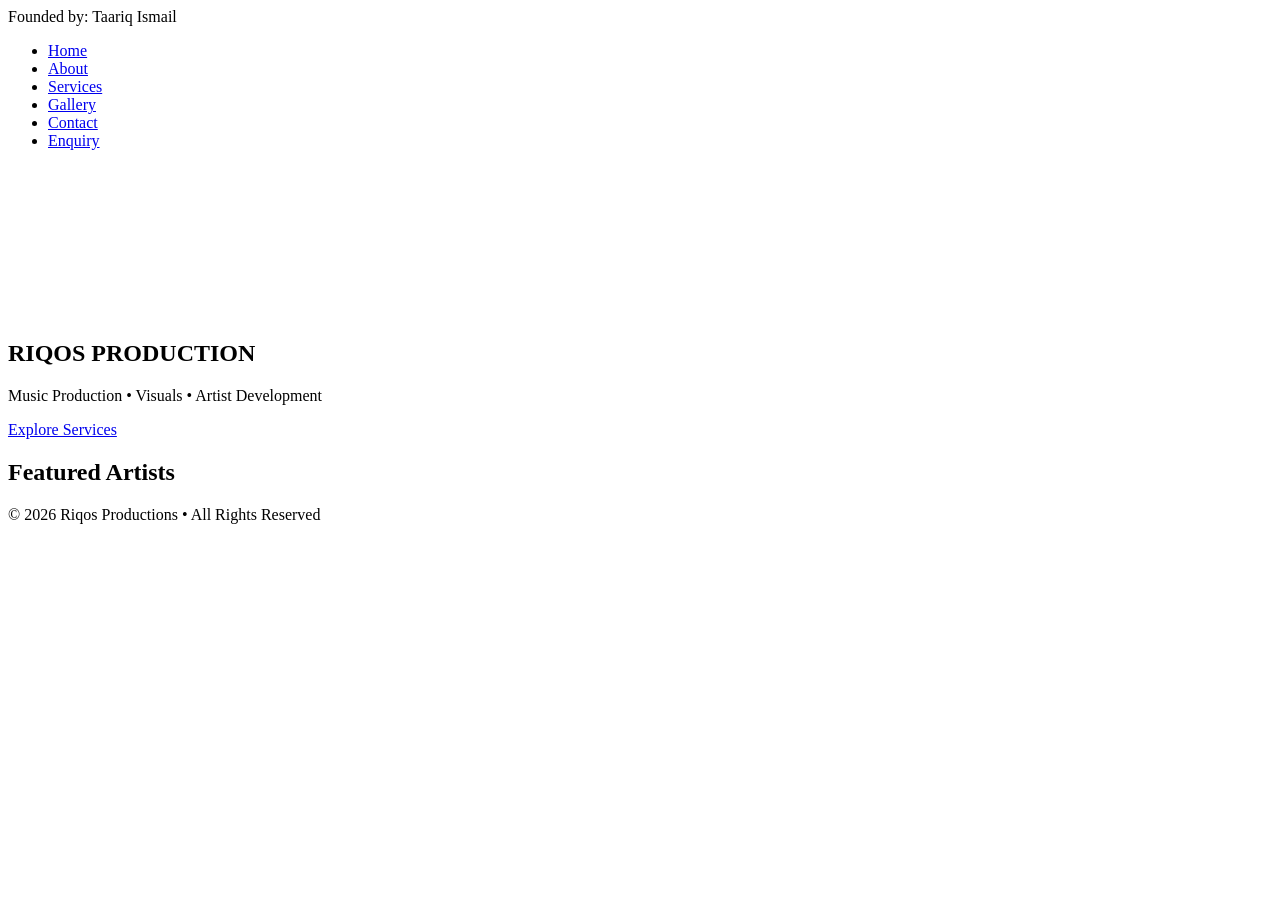
==== index.html @ 9ce6fb95 "some tweaks" ====
<!DOCTYPE html>
<html lang="en">
<head>
    <meta charset="UTF-8">
    <meta name="viewport" content="width=device-width, initial-scale=1.0">
    <meta name="description" content="Riqos Production - Professional music production, artist development & visuals by Taariq Ismail.">
    <title>Riqos Production | Music • Visuals • Artist Development</title>
    <link rel="stylesheet" href="css/style.css">
</head>
<body>
    <nav>
        <div class="title">Founded by: Taariq Ismail</div>
        <ul>
            <li><a class="active" href="index.html">Home</a></li>
            <li><a href="about.html">About</a></li>
            <li><a href="services.html">Services</a></li>
            <li><a href="gallery.html">Gallery</a></li>
            <li><a href="contact.html">Contact</a></li>
            <li><a href="enquiry.html">Enquiry</a></li>
        </ul>
    </nav>

    <section class="hero">
        <video autoplay muted loop>
            <source src="assets/videos/hero.mp4" type="video/mp4">
        </video>
        <div>
            <h1>RIQOS <span>PRODUCTION</span></h1>
            <p>Music Production • Visuals • Artist Development</p>
            <a class="btn" href="services.html">Explore Services</a>
        </div>
    </section>

    <!-- Dynamic Featured Artists -->
    <section>
        <h2 class="title">Featured Artists</h2>
        <div id="artists" class="artist-grid"></div>
    </section>

    <footer>© 2026 Riqos Productions • All Rights Reserved</footer>

    <script src="js/script.js"></script>
</body>
</html>
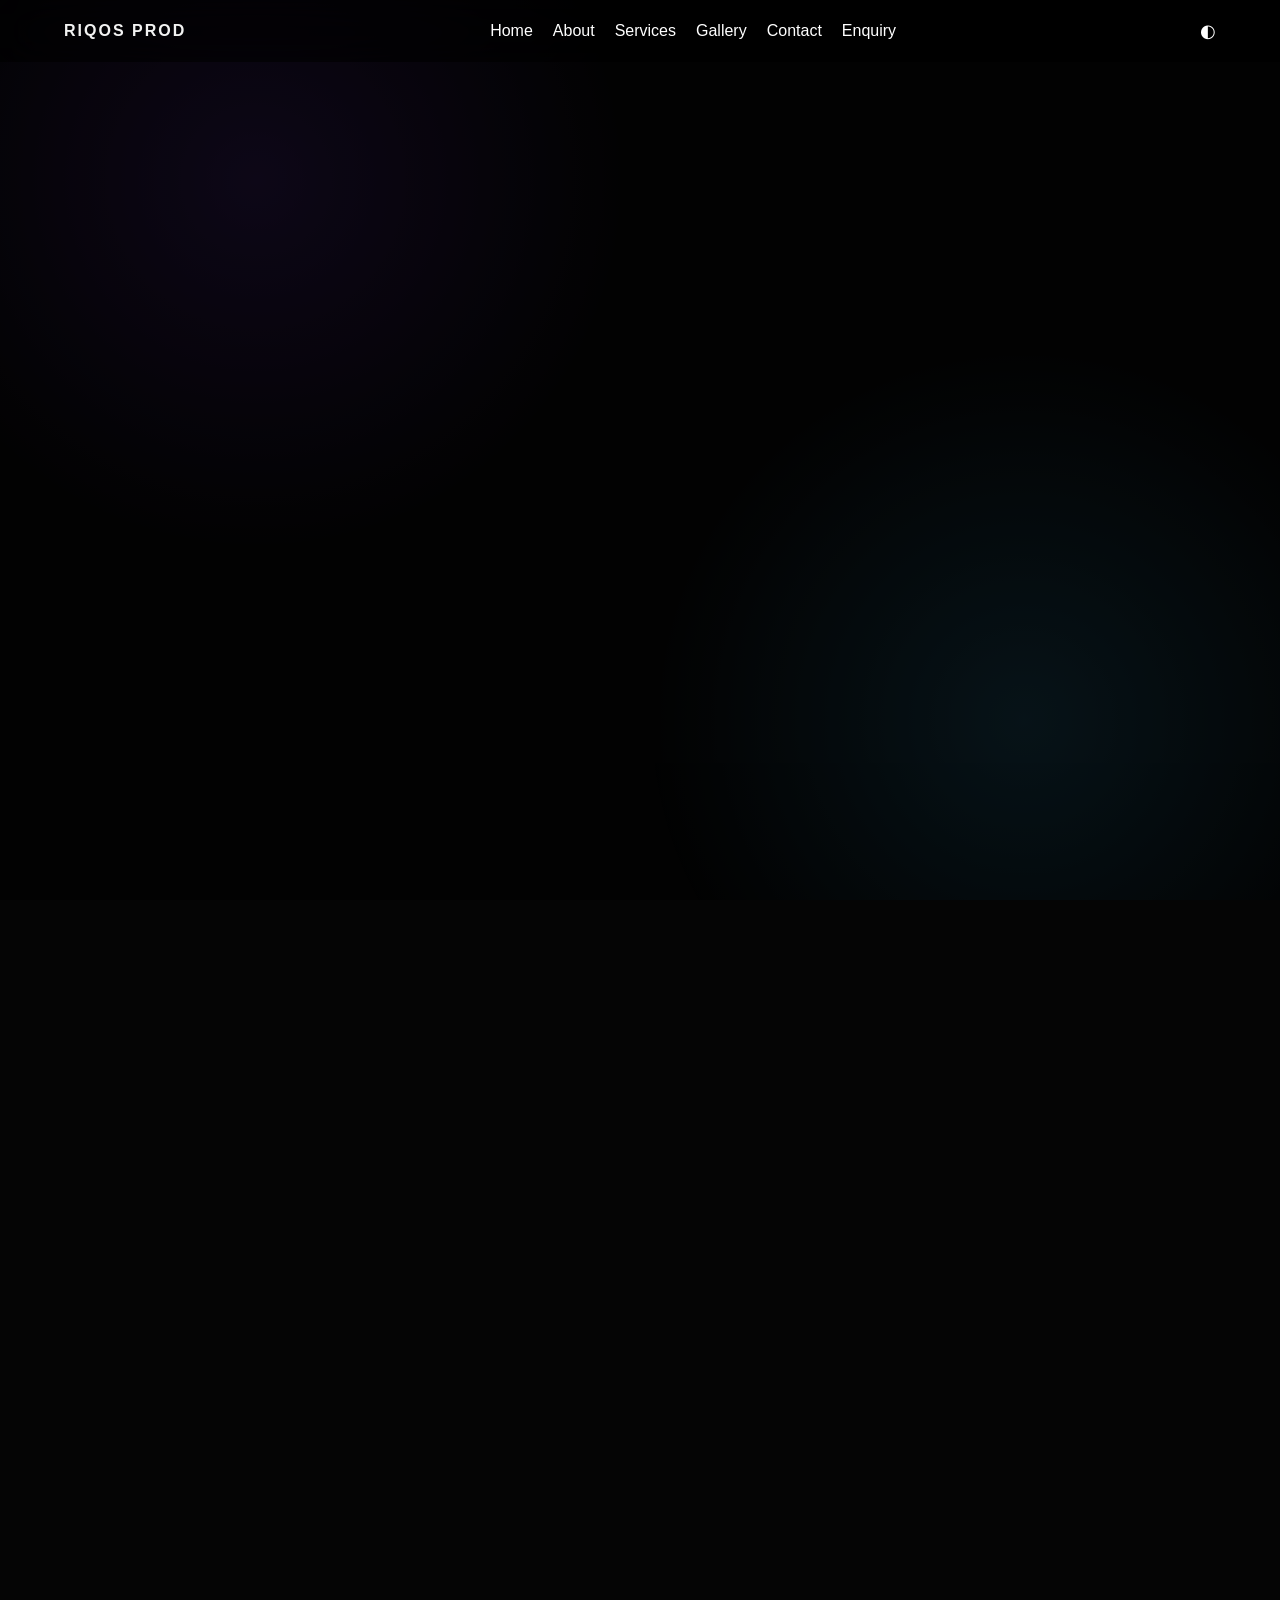
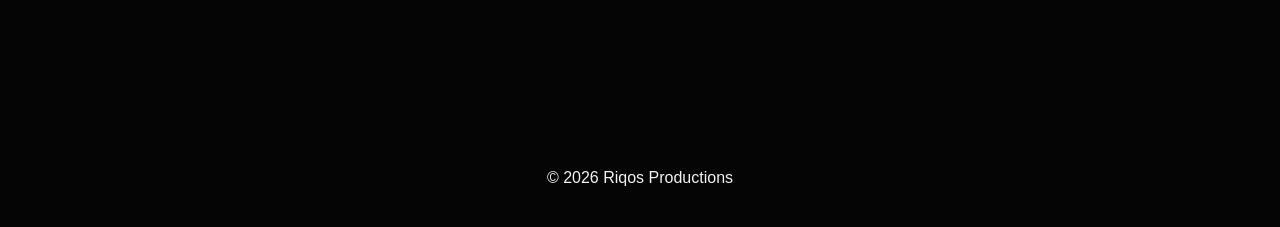
==== commit 52dd7bc8: "we are getting there" ====
--- a/index.html
+++ b/index.html
@@ -3,42 +3,118 @@
 <head>
     <meta charset="UTF-8">
     <meta name="viewport" content="width=device-width, initial-scale=1.0">
-    <meta name="description" content="Riqos Production - Professional music production, artist development & visuals by Taariq Ismail.">
-    <title>Riqos Production | Music • Visuals • Artist Development</title>
+
+    <!-- SEO -->
+    <title>Riqos Productions | Creative Label Ecosystem</title>
+    <meta name="description" content="Riqos Productions is a futuristic creative label focused on music production, visuals, artist development and underground culture.">
+    <meta name="keywords" content="music production, trap label, artist development, video production, riqos productions">
+    <meta name="author" content="Taariq Ismail">
+
     <link rel="stylesheet" href="css/style.css">
 </head>
 <body>
-    <nav>
-        <div class="title">Founded by: Taariq Ismail</div>
-        <ul>
-            <li><a class="active" href="index.html">Home</a></li>
-            <li><a href="about.html">About</a></li>
-            <li><a href="services.html">Services</a></li>
-            <li><a href="gallery.html">Gallery</a></li>
-            <li><a href="contact.html">Contact</a></li>
-            <li><a href="enquiry.html">Enquiry</a></li>
-        </ul>
-    </nav>
 
-    <section class="hero">
-        <video autoplay muted loop>
-            <source src="assets/videos/hero.mp4" type="video/mp4">
-        </video>
-        <div>
-            <h1>RIQOS <span>PRODUCTION</span></h1>
-            <p>Music Production • Visuals • Artist Development</p>
-            <a class="btn" href="services.html">Explore Services</a>
+<!-- LOADING SCREEN -->
+<div id="loader">
+    <h1>RIQOS PROD</h1>
+</div>
+
+<!-- PARTICLE BACKGROUND -->
+<div id="particles"></div>
+
+<!-- NAV -->
+<nav id="navbar">
+    <div class="logo">RIQOS PROD</div>
+
+    <ul class="nav-links">
+        <li><a class="active" href="index.html">Home</a></li>
+        <li><a href="about.html">About</a></li>
+        <li><a href="services.html">Services</a></li>
+        <li><a href="gallery.html">Gallery</a></li>
+        <li><a href="contact.html">Contact</a></li>
+        <li><a href="enquiry.html">Enquiry</a></li>
+    </ul>
+
+    <button id="themeToggle">◐</button>
+</nav>
+
+<!-- HERO -->
+<section class="hero">
+
+    <video autoplay muted loop playsinline>
+        <source src="assets/videos/hero.mp4">
+    </video>
+
+    <div class="overlay"></div>
+
+    <div class="hero-content reveal">
+        <h1 id="typewriter"></h1>
+
+        <p>
+            Underground creative label building the future of music, visuals and artist identity.
+        </p>
+
+        <div class="hero-buttons">
+            <a href="services.html" class="btn">Explore Services</a>
+            <a href="enquiry.html" class="btn ghost">Book Session</a>
         </div>
-    </section>
+    </div>
+</section>
 
-    <!-- Dynamic Featured Artists -->
-    <section>
-        <h2 class="title">Featured Artists</h2>
-        <div id="artists" class="artist-grid"></div>
-    </section>
+<!-- STATS -->
+<section class="stats">
 
-    <footer>© 2026 Riqos Productions • All Rights Reserved</footer>
+    <div class="stat-card reveal">
+        <h2 class="counter" data-target="27">0</h2>
+        <p>Artists Developed</p>
+    </div>
 
-    <script src="js/script.js"></script>
+    <div class="stat-card reveal">
+        <h2 class="counter" data-target="210">0</h2>
+        <p>Projects Completed</p>
+    </div>
+
+    <div class="stat-card reveal">
+        <h2 class="counter" data-target="16">0</h2>
+        <p>Visual Campaigns</p>
+    </div>
+
+</section>
+
+<!-- FEATURED -->
+<section>
+
+    <h2 class="section-title reveal">THE FUTURE OF SOUND</h2>
+
+    <div class="grid">
+
+        <div class="card reveal">
+            <h3>Production</h3>
+            <p>Industry level dark melodic trap production and custom sound design.</p>
+        </div>
+
+        <div class="card reveal">
+            <h3>Creative Direction</h3>
+            <p>We craft artist identity and aesthetic at global standard.</p>
+        </div>
+
+        <div class="card reveal">
+            <h3>Visuals</h3>
+            <p>Cinematic video production engineered for impact.</p>
+        </div>
+
+    </div>
+
+</section>
+
+<!-- BACK TO TOP -->
+<button id="topBtn">↑</button>
+
+<footer>
+    © 2026 Riqos Productions
+</footer>
+
+<script src="js/script.js"></script>
+
 </body>
 </html>
--- a/css/style.css
+++ b/css/style.css
@@ -0,0 +1,357 @@
+*{
+    margin:0;
+    padding:0;
+    box-sizing:border-box;
+    font-family:Arial, sans-serif;
+}
+
+:root{
+    --bg:#050505;
+    --card:rgba(255,255,255,0.05);
+    --text:#f2f2f2;
+    --accent:#7c3aed;
+    --secondary:#38bdf8;
+}
+
+html{
+    scroll-behavior:smooth;
+}
+
+body{
+    background:var(--bg);
+    color:var(--text);
+    overflow-x:hidden;
+}
+
+/* loader */
+
+#loader{
+    position:fixed;
+    width:100%;
+    height:100vh;
+    background:black;
+    display:flex;
+    justify-content:center;
+    align-items:center;
+    z-index:99999;
+    animation:fadeOut 2s forwards;
+    animation-delay:1.8s;
+}
+
+@keyframes fadeOut{
+    to{
+        opacity:0;
+        visibility:hidden;
+    }
+}
+
+/* particles */
+
+#particles{
+    position:fixed;
+    width:100%;
+    height:100%;
+    z-index:-2;
+    background:
+    radial-gradient(circle at 20% 20%, rgba(124,58,237,0.2), transparent 30%),
+    radial-gradient(circle at 80% 80%, rgba(56,189,248,0.2), transparent 30%);
+}
+
+/* nav */
+
+nav{
+    position:fixed;
+    width:100%;
+    top:0;
+    left:0;
+    padding:20px 5%;
+    display:flex;
+    justify-content:space-between;
+    align-items:center;
+    background:rgba(0,0,0,0.6);
+    backdrop-filter:blur(20px);
+    z-index:1000;
+}
+
+.logo{
+    font-weight:900;
+    letter-spacing:2px;
+}
+
+.nav-links{
+    display:flex;
+    list-style:none;
+    gap:20px;
+}
+
+.nav-links a{
+    color:white;
+    text-decoration:none;
+}
+
+.active{
+    color:var(--secondary);
+}
+
+#themeToggle{
+    background:none;
+    border:none;
+    color:white;
+    cursor:pointer;
+    font-size:18px;
+}
+
+/* hero */
+
+.hero{
+    height:100vh;
+    display:flex;
+    justify-content:center;
+    align-items:center;
+    position:relative;
+    text-align:center;
+}
+
+.hero video{
+    position:absolute;
+    width:100%;
+    height:100%;
+    object-fit:cover;
+    z-index:-2;
+}
+
+.overlay{
+    position:absolute;
+    width:100%;
+    height:100%;
+    background:rgba(0,0,0,0.55);
+    z-index:-1;
+}
+
+.hero h1{
+    font-size:72px;
+    margin-bottom:20px;
+}
+
+.hero p{
+    max-width:700px;
+    margin:auto;
+    opacity:0.85;
+}
+
+.hero-buttons{
+    margin-top:30px;
+}
+
+.btn{
+    display:inline-block;
+    padding:14px 28px;
+    background:var(--accent);
+    color:white;
+    text-decoration:none;
+    margin:10px;
+    border-radius:30px;
+    transition:.3s;
+}
+
+.btn:hover{
+    transform:translateY(-4px);
+}
+
+.ghost{
+    background:transparent;
+    border:1px solid white;
+}
+
+/* sections */
+
+section{
+    padding:120px 8%;
+}
+
+.section-title{
+    text-align:center;
+    margin-bottom:50px;
+}
+
+/* stats */
+
+.stats{
+    display:grid;
+    grid-template-columns:repeat(auto-fit,minmax(250px,1fr));
+    gap:20px;
+}
+
+.stat-card{
+    padding:40px;
+    text-align:center;
+    background:var(--card);
+    backdrop-filter:blur(20px);
+    border-radius:20px;
+    transform-style:preserve-3d;
+    transition:.4s;
+}
+
+.stat-card:hover{
+    transform:rotateY(10deg) rotateX(10deg);
+}
+
+.counter{
+    font-size:48px;
+    color:var(--secondary);
+}
+
+/* cards */
+
+.grid{
+    display:grid;
+    grid-template-columns:repeat(auto-fit,minmax(280px,1fr));
+    gap:25px;
+}
+
+.card{
+    padding:30px;
+    background:var(--card);
+    border-radius:20px;
+    backdrop-filter:blur(20px);
+    transition:.4s;
+}
+
+.card:hover{
+    transform:translateY(-12px) rotateX(5deg);
+}
+
+/* reveal */
+
+.reveal{
+    opacity:0;
+    transform:translateY(30px);
+    transition:1s;
+}
+
+.reveal.active{
+    opacity:1;
+    transform:translateY(0);
+}
+
+/* top button */
+
+#topBtn{
+    position:fixed;
+    bottom:30px;
+    right:30px;
+    padding:14px;
+    display:none;
+    border:none;
+    cursor:pointer;
+}
+
+/* footer */
+
+footer{
+    text-align:center;
+    padding:40px;
+}
+
+/* mobile */
+
+@media(max-width:768px){
+
+.hero h1{
+    font-size:42px;
+}
+
+.nav-links{
+    gap:10px;
+    font-size:12px;
+}
+
+}
+/* about */
+
+.about-text{
+    max-width:900px;
+    margin:auto;
+    text-align:center;
+    opacity:0.8;
+    line-height:1.8;
+}
+
+/* timeline */
+
+.timeline{
+    display:grid;
+    grid-template-columns:repeat(auto-fit,minmax(250px,1fr));
+    gap:20px;
+}
+
+.timeline-card{
+    padding:30px;
+    background:rgba(255,255,255,0.04);
+    border-left:4px solid #7c3aed;
+    transition:.4s;
+}
+
+.timeline-card:hover{
+    transform:translateY(-10px);
+}
+
+/* artists */
+
+.artist-grid{
+    display:grid;
+    grid-template-columns:repeat(auto-fit,minmax(250px,1fr));
+    gap:25px;
+}
+
+.artist-card{
+    padding:20px;
+    background:rgba(255,255,255,0.04);
+    text-align:center;
+    border-radius:20px;
+    transition:.5s;
+}
+
+.artist-card img{
+    width:100%;
+    height:320px;
+    object-fit:cover;
+    border-radius:14px;
+}
+
+.artist-card:hover{
+    transform:rotateY(12deg);
+}
+
+/* services */
+
+#serviceSearch{
+    width:100%;
+    padding:18px;
+    margin-bottom:40px;
+    background:black;
+    border:none;
+    color:white;
+}
+
+/* faq */
+
+.faq-item{
+    margin-bottom:20px;
+}
+
+.faq-question{
+    width:100%;
+    padding:20px;
+    cursor:pointer;
+    background:#111;
+    border:none;
+    color:white;
+    text-align:left;
+}
+
+.faq-answer{
+    display:none;
+    padding:20px;
+    background:#0d0d0d;
+}
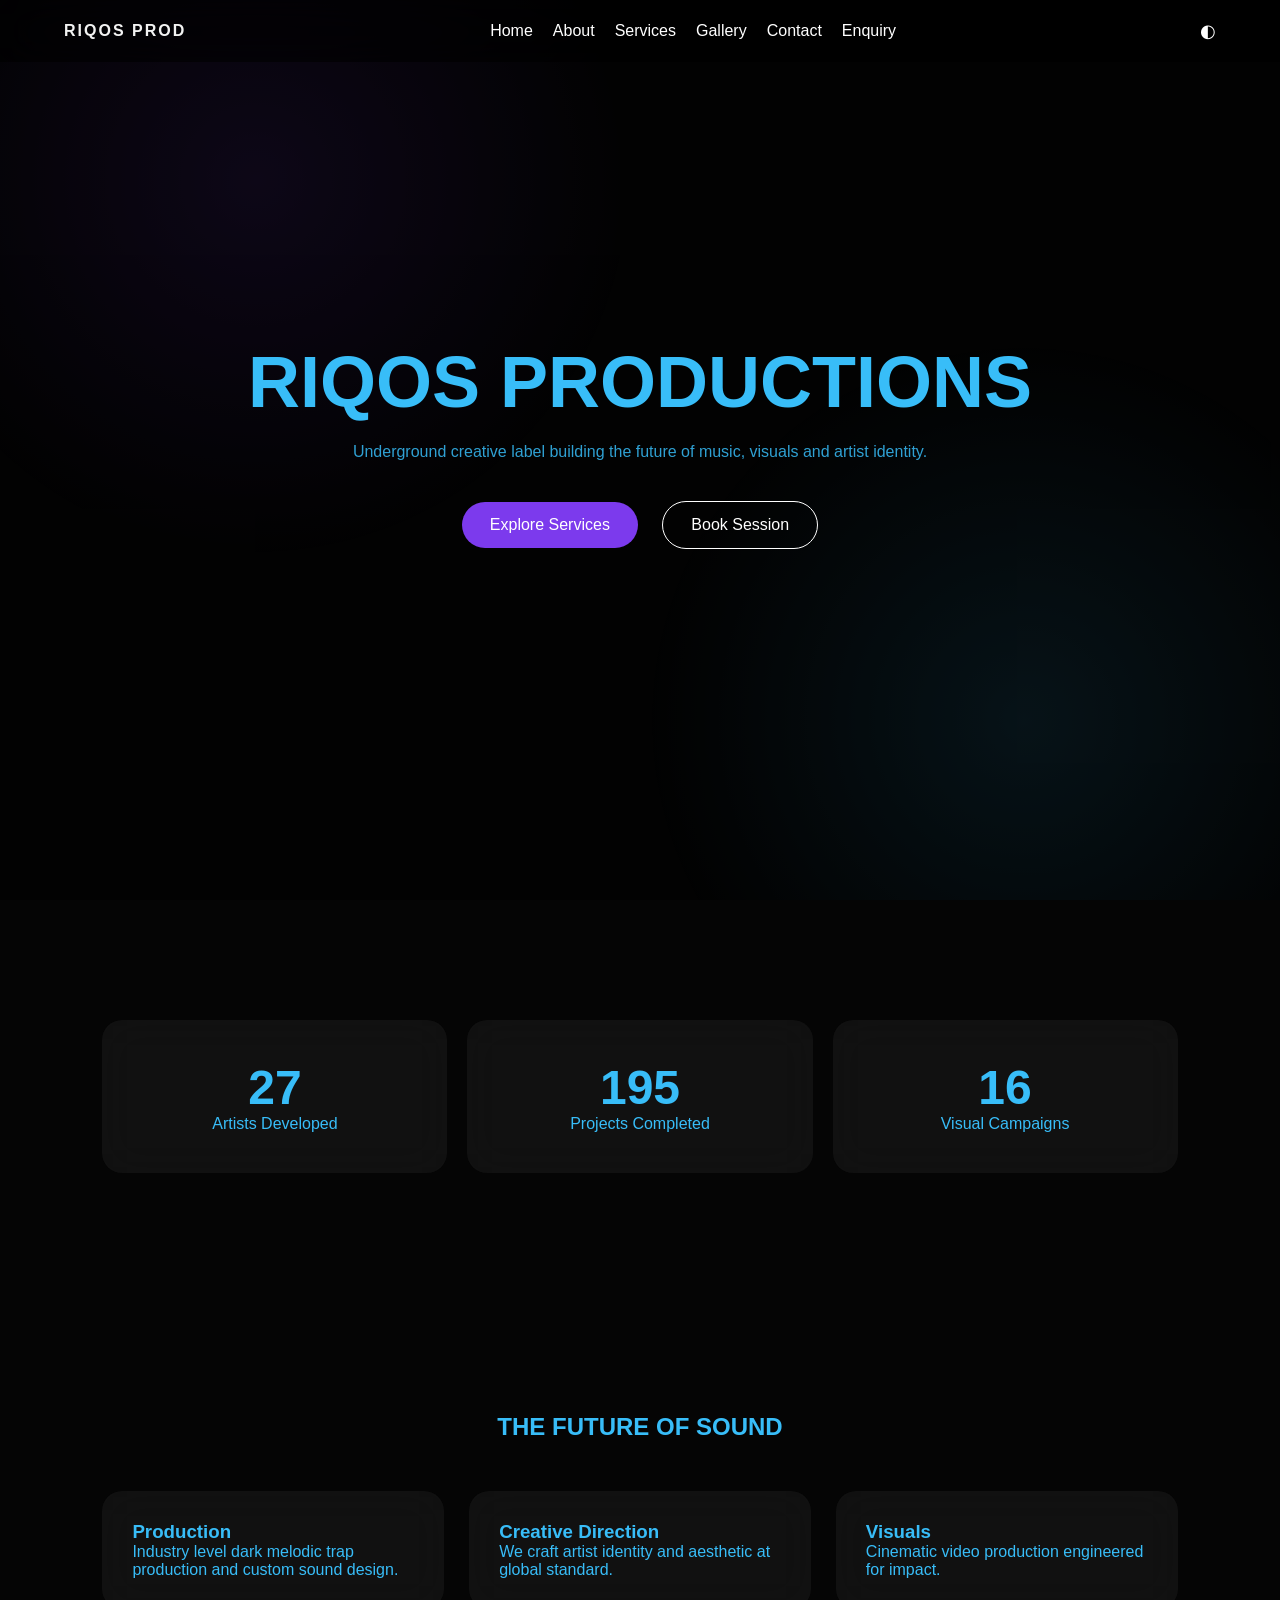
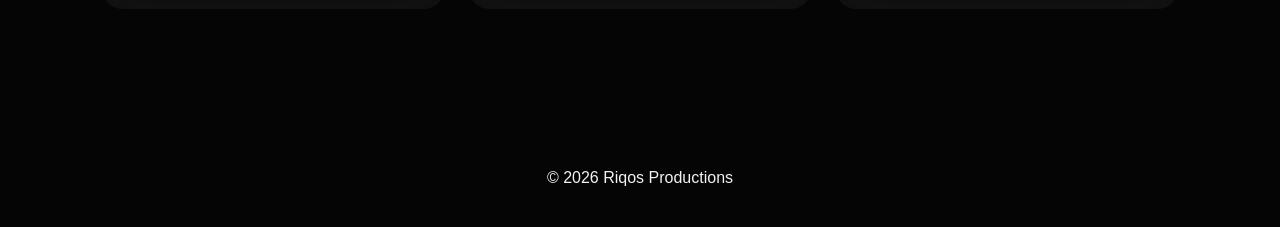
==== commit 79a59193: "WE ARE GETTING SOMEWHERE" ====
--- a/index.html
+++ b/index.html
@@ -42,7 +42,7 @@
 <section class="hero">
 
     <video autoplay muted loop playsinline>
-        <source src="assets/videos/hero.mp4">
+        <source src="Assets/mv prod process.mp4" type="video/mp4">
     </video>
 
     <div class="overlay"></div>
@@ -114,7 +114,7 @@
     © 2026 Riqos Productions
 </footer>
 
-<script src="js/script.js"></script>
+<script src="Js/scrpt.js"></script>
 
 </body>
 </html>
--- a/css/style.css
+++ b/css/style.css
@@ -354,4 +354,79 @@
     display:none;
     padding:20px;
     background:#0d0d0d;
+}
+/* gallery */
+
+.filter-buttons{
+    display:flex;
+    gap:15px;
+    margin-bottom:30px;
+    justify-content:center;
+}
+
+.filter-buttons button{
+    padding:12px 20px;
+    cursor:pointer;
+    background:#111;
+    color:white;
+    border:none;
+}
+
+.gallery-grid{
+    display:grid;
+    grid-template-columns:repeat(auto-fit,minmax(250px,1fr));
+    gap:20px;
+}
+
+.gallery-item{
+    width:100%;
+    height:320px;
+    object-fit:cover;
+    cursor:pointer;
+    border-radius:14px;
+    transition:.4s;
+}
+
+.gallery-item:hover{
+    transform:scale(1.03);
+}
+
+/* lightbox */
+
+#lightbox{
+    position:fixed;
+    inset:0;
+    background:rgba(0,0,0,.95);
+    display:none;
+    justify-content:center;
+    align-items:center;
+    z-index:9999;
+}
+
+#lightbox img{
+    width:80%;
+    max-width:900px;
+}
+
+/* enquiry */
+
+form{
+    display:flex;
+    flex-direction:column;
+    gap:20px;
+    max-width:700px;
+    margin:auto;
+}
+
+input, select, textarea{
+    padding:18px;
+    background:#111;
+    color:white;
+    border:none;
+}
+
+.price-box{
+    font-size:28px;
+    text-align:center;
+    padding:20px;
 }
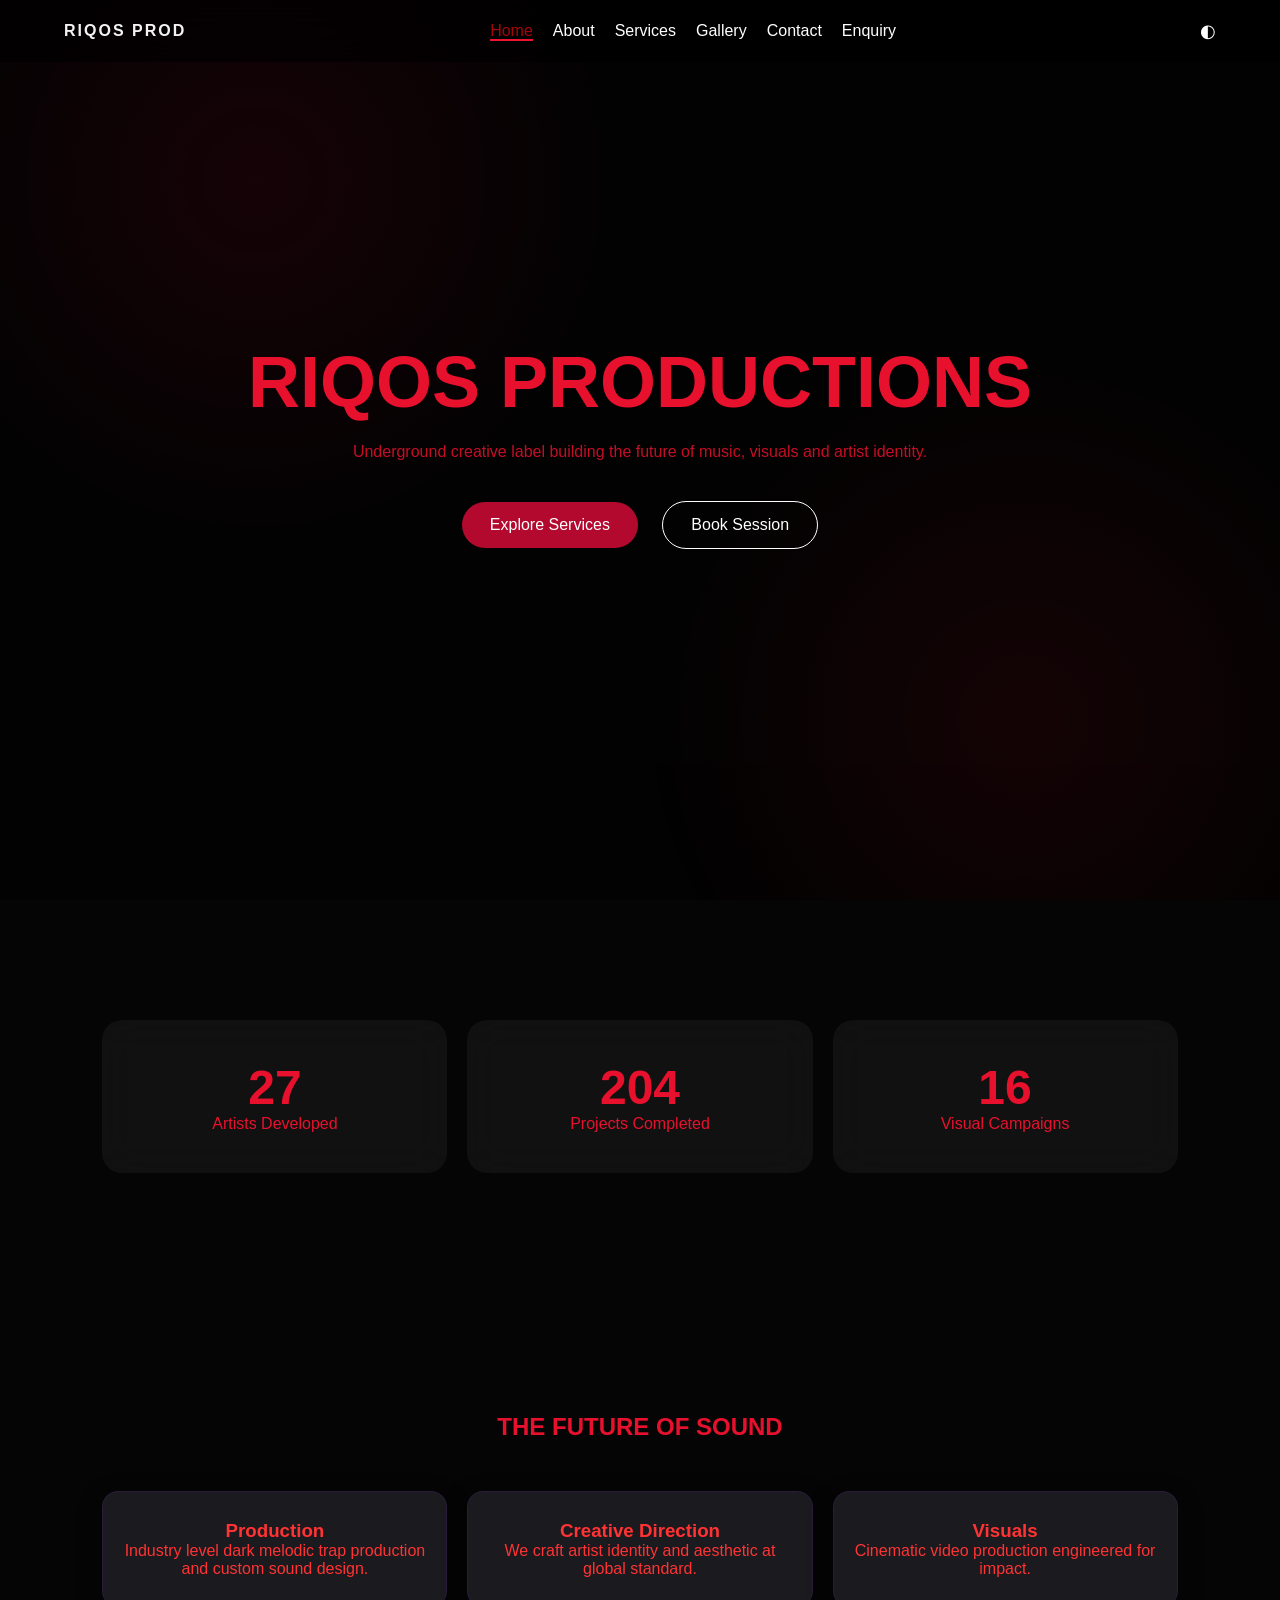
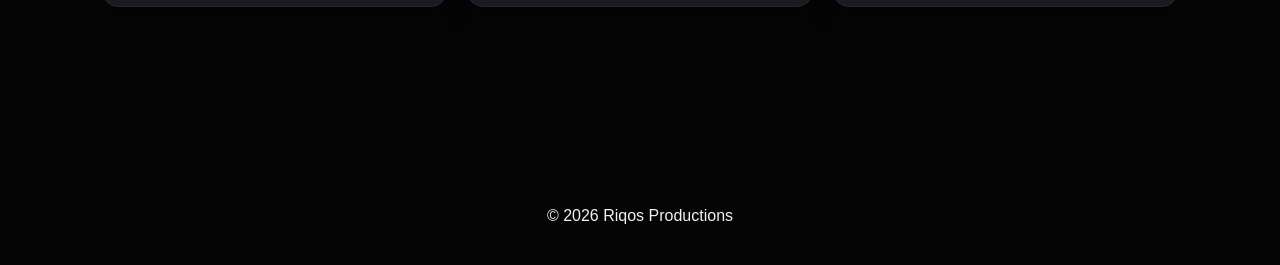
==== commit a4bb40f6: "READY FOR DEPLOYMENT" ====
--- a/index.html
+++ b/index.html
@@ -42,7 +42,7 @@
 <section class="hero">
 
     <video autoplay muted loop playsinline>
-        <source src="Assets/mv prod process.mp4" type="video/mp4">
+        <source src="Assets/beat prod process.mp4" type="video/mp4">
     </video>
 
     <div class="overlay"></div>
--- a/css/style.css
+++ b/css/style.css
@@ -9,8 +9,8 @@
     --bg:#050505;
     --card:rgba(255,255,255,0.05);
     --text:#f2f2f2;
-    --accent:#7c3aed;
-    --secondary:#38bdf8;
+    --accent:#b3092e;
+    --secondary:#e8112d;
 }
 
 html{
@@ -53,8 +53,8 @@
     height:100%;
     z-index:-2;
     background:
-    radial-gradient(circle at 20% 20%, rgba(124,58,237,0.2), transparent 30%),
-    radial-gradient(circle at 80% 80%, rgba(56,189,248,0.2), transparent 30%);
+    radial-gradient(circle at 20% 20%, rgba(179,9,46,0.25), transparent 30%),
+    radial-gradient(circle at 80% 80%, rgba(232,17,45,0.18), transparent 30%);
 }
 
 /* nav */
@@ -288,7 +288,7 @@
 .timeline-card{
     padding:30px;
     background:rgba(255,255,255,0.04);
-    border-left:4px solid #7c3aed;
+    border-left:4px solid #b3092e;
     transition:.4s;
 }
 
@@ -296,31 +296,102 @@
     transform:translateY(-10px);
 }
 
-/* artists */
+/* artists - spotify style profiles */
 
 .artist-grid{
     display:grid;
-    grid-template-columns:repeat(auto-fit,minmax(250px,1fr));
+    grid-template-columns:repeat(auto-fit,minmax(220px,1fr));
     gap:25px;
 }
 
 .artist-card{
-    padding:20px;
-    background:rgba(255,255,255,0.04);
+    padding:24px 20px;
+    background:linear-gradient(180deg, rgba(179,9,46,0.08), rgba(255,255,255,0.03));
     text-align:center;
+    border-radius:14px;
+    transition:.4s;
+    position:relative;
+    overflow:hidden;
+}
+
+.artist-card:hover{
+    background:linear-gradient(180deg, rgba(179,9,46,0.18), rgba(255,255,255,0.05));
+    transform:translateY(-8px);
+}
+
+.artist-photo-wrap{
+    position:relative;
+    width:160px;
+    height:160px;
+    margin:0 auto 20px;
+}
+
+.artist-card img{
+    width:160px;
+    height:160px;
+    object-fit:cover;
+    border-radius:50%;
+    box-shadow:0 10px 30px rgba(0,0,0,0.5);
+    display:block;
+}
+
+.artist-play-btn{
+    position:absolute;
+    bottom:4px;
+    right:4px;
+    width:44px;
+    height:44px;
+    border-radius:50%;
+    background:var(--secondary);
+    border:none;
+    color:black;
+    font-size:16px;
+    display:flex;
+    align-items:center;
+    justify-content:center;
+    cursor:pointer;
+    opacity:0;
+    transform:translateY(8px);
+    transition:.3s;
+    box-shadow:0 6px 16px rgba(0,0,0,0.5);
+}
+
+.artist-card:hover .artist-play-btn{
+    opacity:1;
+    transform:translateY(0);
+}
+
+.artist-card h3{
+    font-size:18px;
+    margin-bottom:4px;
+}
+
+.artist-role{
+    font-size:13px;
+    opacity:0.6;
+    margin-bottom:10px;
+}
+
+.artist-listeners{
+    font-size:13px;
+    opacity:0.85;
+    margin-bottom:14px;
+}
+
+.artist-tags{
+    display:flex;
+    flex-wrap:wrap;
+    gap:6px;
+    justify-content:center;
+}
+
+.artist-tag{
+    font-size:11px;
+    padding:5px 12px;
     border-radius:20px;
-    transition:.5s;
-}
-
-.artist-card img{
-    width:100%;
-    height:320px;
-    object-fit:cover;
-    border-radius:14px;
-}
-
-.artist-card:hover{
-    transform:rotateY(12deg);
+    background:rgba(255,255,255,0.08);
+    border:1px solid rgba(255,255,255,0.1);
+    letter-spacing:0.5px;
 }
 
 /* services */
@@ -332,6 +403,63 @@
     background:black;
     border:none;
     color:white;
+}
+
+.service-item{
+    cursor:pointer;
+    border:1px solid transparent;
+}
+
+.service-item.selected{
+    border:1px solid var(--secondary);
+    background:rgba(232,17,45,0.1);
+}
+
+.service-item p{
+    opacity:0.7;
+    margin-top:6px;
+}
+
+#serviceResponse{
+    max-width:900px;
+    margin:50px auto 0;
+    padding:35px;
+    background:var(--card);
+    border-left:4px solid var(--secondary);
+    border-radius:14px;
+    display:none;
+}
+
+#serviceResponse.active{
+    display:block;
+}
+
+#serviceResponse h3{
+    margin-bottom:10px;
+    color:var(--secondary);
+}
+
+#serviceResponse .resp-meta{
+    display:flex;
+    gap:30px;
+    flex-wrap:wrap;
+    margin:18px 0;
+    font-size:14px;
+    opacity:0.85;
+}
+
+#serviceResponse .resp-meta span{
+    display:block;
+    font-weight:700;
+    color:var(--text);
+    opacity:1;
+    margin-top:4px;
+}
+
+#serviceResponse ul{
+    margin:18px 0 18px 20px;
+    line-height:1.8;
+    opacity:0.9;
 }
 
 /* faq */
@@ -418,15 +546,399 @@
     margin:auto;
 }
 
+label{
+    font-size:13px;
+    opacity:0.7;
+    margin-bottom:-12px;
+}
+
 input, select, textarea{
     padding:18px;
     background:#111;
     color:white;
     border:none;
+    border-radius:8px;
+    font-family:inherit;
+}
+
+input:focus, select:focus, textarea:focus{
+    outline:1px solid var(--secondary);
+}
+
+textarea{
+    min-height:120px;
+    resize:vertical;
+}
+
+.form-msg{
+    text-align:center;
+    font-size:14px;
+    min-height:20px;
+}
+
+.form-msg.error{
+    color:#ff6b6b;
+}
+
+.form-msg.success{
+    color:#4ade80;
 }
 
 .price-box{
     font-size:28px;
     text-align:center;
     padding:20px;
+}
+/* ================= GALLERY (Part-2 Style) ================= */
+
+.gallery-grid {
+    display: grid;
+    grid-template-columns: repeat(auto-fit, minmax(260px, 1fr));
+    gap: 25px;
+    margin-top: 40px;
+}
+
+.gallery-item img {
+    width: 100%;
+    height: 320px;
+    object-fit: cover;
+    border-radius: 14px;
+    transition: 0.4s ease;
+    cursor: pointer;
+}
+
+.gallery-item img:hover {
+    transform: scale(1.06);
+    box-shadow: 0 15px 35px rgba(138,43,226,0.25);
+}
+
+/* ================= VIDEOS ================= */
+
+.video-grid {
+    display: grid;
+    grid-template-columns: repeat(auto-fit, minmax(300px, 1fr));
+    gap: 30px;
+    margin-top: 40px;
+}
+
+.video-card {
+    position: relative;
+    overflow: hidden;
+    border-radius: 14px;
+    background: #0f0f14;
+}
+
+.video-card video {
+    width: 100%;
+    height: 320px;
+    object-fit: cover;
+    display: block;
+    border-radius: 14px;
+    transition: 0.4s ease;
+}
+
+.video-card:hover video {
+    transform: scale(1.05);
+    filter: brightness(1.1);
+}
+/* Active nav */
+nav ul li a.active {
+    color: #a50505 !important;
+    border-bottom: 2px solid #ee1431;
+}
+/* Artist Roster - e */
+.artist-grid {
+    display: grid;
+    grid-template-columns: repeat(auto-fit, minmax(280px, 1fr));
+    gap: 30px;
+    margin-top: 40px;
+}
+
+.artist-card {
+    background: #1a1a1f;
+    border-radius: 16px;
+    padding: 20px;
+    text-align: center;
+    cursor: pointer;
+    transition: all 0.4s ease;
+    position: relative;
+    overflow: hidden;
+}
+
+.artist-card:hover {
+    transform: translateY(-12px);
+    box-shadow: 0 20px 40px rgba(138, 43, 226, 0.2);
+}
+
+.artist-card img {
+    width: 140px;
+    height: 140px;
+    border-radius: 50%;
+    object-fit: cover;
+    border: 4px solid #910c13;
+    margin-bottom: 16px;
+}
+
+.profile-details {
+    display: none;
+    margin-top: 20px;
+    padding-top: 15px;
+    border-top: 1px solid #333;
+    text-align: left;
+    font-size: 14.5px;
+    line-height: 1.6;
+    color: #ddd;
+}
+/* ================= PREMIUM ROSTER STYLES ================= */
+.artist-grid {
+    display: grid;
+    grid-template-columns: repeat(auto-fit, minmax(300px, 1fr));
+    gap: 35px;
+    margin-top: 40px;
+}
+
+.artist-card {
+    background: linear-gradient(145deg, #1f1f28, #16161f);
+    border-radius: 20px;
+    padding: 25px 20px;
+    text-align: center;
+    cursor: pointer;
+    transition: all 0.5s cubic-bezier(0.4, 0, 0.2, 1);
+    position: relative;
+    overflow: hidden;
+    box-shadow: 0 10px 30px rgba(0, 0, 0, 0.5);
+    border: 1px solid rgba(138, 43, 226, 0.15);
+}
+
+.artist-card:hover {
+    transform: translateY(-15px) scale(1.03);
+    box-shadow: 0 25px 50px rgba(138, 43, 226, 0.3);
+    border-color: rgba(138, 43, 226, 0.4);
+}
+
+.artist-img-container {
+    width: 160px;
+    height: 160px;
+    margin: 0 auto 20px;
+    border-radius: 50%;
+    overflow: hidden;
+    border: 5px solid #e70000;
+    box-shadow: 0 0 0 8px rgba(138, 43, 226, 0.1);
+    transition: all 0.4s ease;
+}
+
+.artist-card:hover .artist-img-container {
+    border-color: #f10000;
+    transform: scale(1.08);
+}
+
+.artist-card img {
+    width: 100%;
+    height: 100%;
+    object-fit: cover;
+}
+
+.artist-card h3 {
+    font-size: 1.55rem;
+    margin: 12px 0 6px;
+    color: #fff;
+}
+
+.artist-role {
+    color: #c4b5fd;
+    font-weight: 500;
+    margin-bottom: 8px;
+}
+
+.artist-listeners {
+    font-size: 0.95rem;
+    color: #94a3b8;
+    margin-bottom: 16px;
+}
+
+.artist-tags {
+    display: flex;
+    justify-content: center;
+    gap: 10px;
+    flex-wrap: wrap;
+    margin-bottom: 20px;
+}
+
+.artist-tags span {
+    background: rgba(138, 43, 226, 0.2);
+    color: #c4b5fd;
+    padding: 6px 14px;
+    border-radius: 30px;
+    font-size: 0.8rem;
+    border: 1px solid rgba(138, 43, 226, 0.3);
+}
+
+.profile-details {
+    display: none;
+    margin-top: 25px;
+    padding-top: 20px;
+    border-top: 1px solid rgba(138, 43, 226, 0.3);
+    text-align: left;
+    color: #e0e0e0;
+    line-height: 1.7;
+    font-size: 15px;
+}
+
+.profile-details strong {
+    color: #8a0909;
+}
+.grid {
+    display: grid;
+    grid-template-columns: repeat(auto-fit, minmax(280px, 1fr));
+    gap: 25px;
+    margin: 40px 0;
+}
+
+.card {
+    background: #1f1f28;
+    padding: 25px;
+    border-radius: 12px;
+    text-align: center;
+    transition: 0.3s;
+}
+
+.card:hover {
+    transform: translateY(-8px);
+    background: #2a2a35;
+}
+
+.price {
+    font-size: 1.3rem;
+    color: #f50000;
+    margin-top: 10px;
+    font-weight: bold;
+}
+
+.video-grid {
+    display: grid;
+    grid-template-columns: repeat(auto-fit, minmax(320px, 1fr));
+    gap: 30px;
+    margin-top: 30px;
+}
+
+.video-card video {
+    width: 100%;
+    border-radius: 12px;
+}
+
+.video-card h3 {
+    margin-top: 12px;
+    text-align: center;
+}
+/* ================= CLEAN SERVICES PAGE ================= */
+
+.grid {
+    display: grid;
+    grid-template-columns: repeat(auto-fit, minmax(260px, 1fr));
+    gap: 20px;
+    margin: 40px 0;
+}
+
+.card {
+    background: #1a1a1f;
+    padding: 28px 20px;
+    border-radius: 16px;
+    text-align: center;
+    transition: all 0.4s ease;
+    border: 1px solid rgba(138, 43, 226, 0.15);
+    box-shadow: 0 8px 25px rgba(0, 0, 0, 0.4);
+}
+
+.card:hover {
+    border-color: #f10000;
+    transform: translateY(-8px);
+    box-shadow: 0 20px 40px rgba(138, 43, 226, 0.25);
+}
+
+.card .price {
+    color: #e0b0ff;
+    font-size: 1.35rem;
+    margin-top: 12px;
+    font-weight: 600;
+}
+
+/* Video Showcase - Cleaner Look */
+.video-grid {
+    display: grid;
+    grid-template-columns: repeat(auto-fit, minmax(340px, 1fr));
+    gap: 30px;
+    margin-top: 40px;
+}
+
+.video-card {
+    background: #16161f;
+    border-radius: 18px;
+    overflow: hidden;
+    border: 1px solid rgba(138, 43, 226, 0.12);
+    transition: all 0.4s ease;
+}
+
+.video-card:hover {
+    border-color: #e60808;
+    transform: translateY(-10px);
+    box-shadow: 0 25px 50px rgba(0, 0, 0, 0.6);
+}
+
+.video-card video {
+    width: 100%;
+    display: block;
+    border-bottom: 1px solid rgba(255,255,255,0.08);
+}
+
+.video-card h3 {
+    padding: 18px 16px 20px;
+    margin: 0;
+    text-align: center;
+    font-size: 1.1rem;
+    color: #ddd;
+}
+/* ================= SERVICES CARDS - ALL TEXT RED ================= */
+
+.card {
+    background: #1a1a1f;
+    padding: 28px 20px;
+    border-radius: 16px;
+    text-align: center;
+    transition: all 0.4s ease;
+    border: 1px solid rgba(138, 43, 226, 0.15);
+    box-shadow: 0 8px 25px rgba(0, 0, 0, 0.4);
+}
+
+.card h3, 
+.card p, 
+.card .price,
+.card li {
+    color: #ff3333 !important;   /* Bright red for all text */
+}
+
+.card:hover {
+    border-color: #ff3333;
+    transform: translateY(-8px);
+    box-shadow: 0 20px 40px rgba(255, 51, 51, 0.25);
+}
+
+/* Optional: Make price bolder */
+.card .price {
+    font-size: 1.4rem;
+    font-weight: 700;
+    margin-top: 12px;
+}
+.reveal {
+    animation: fadeInUp 0.6s ease forwards !important; /* Faster reveal */
+}
+
+@keyframes fadeInUp {
+    from {
+        opacity: 0;
+        transform: translateY(30px);
+    }
+    to {
+        opacity: 1;
+        transform: translateY(0);
+    }
 }
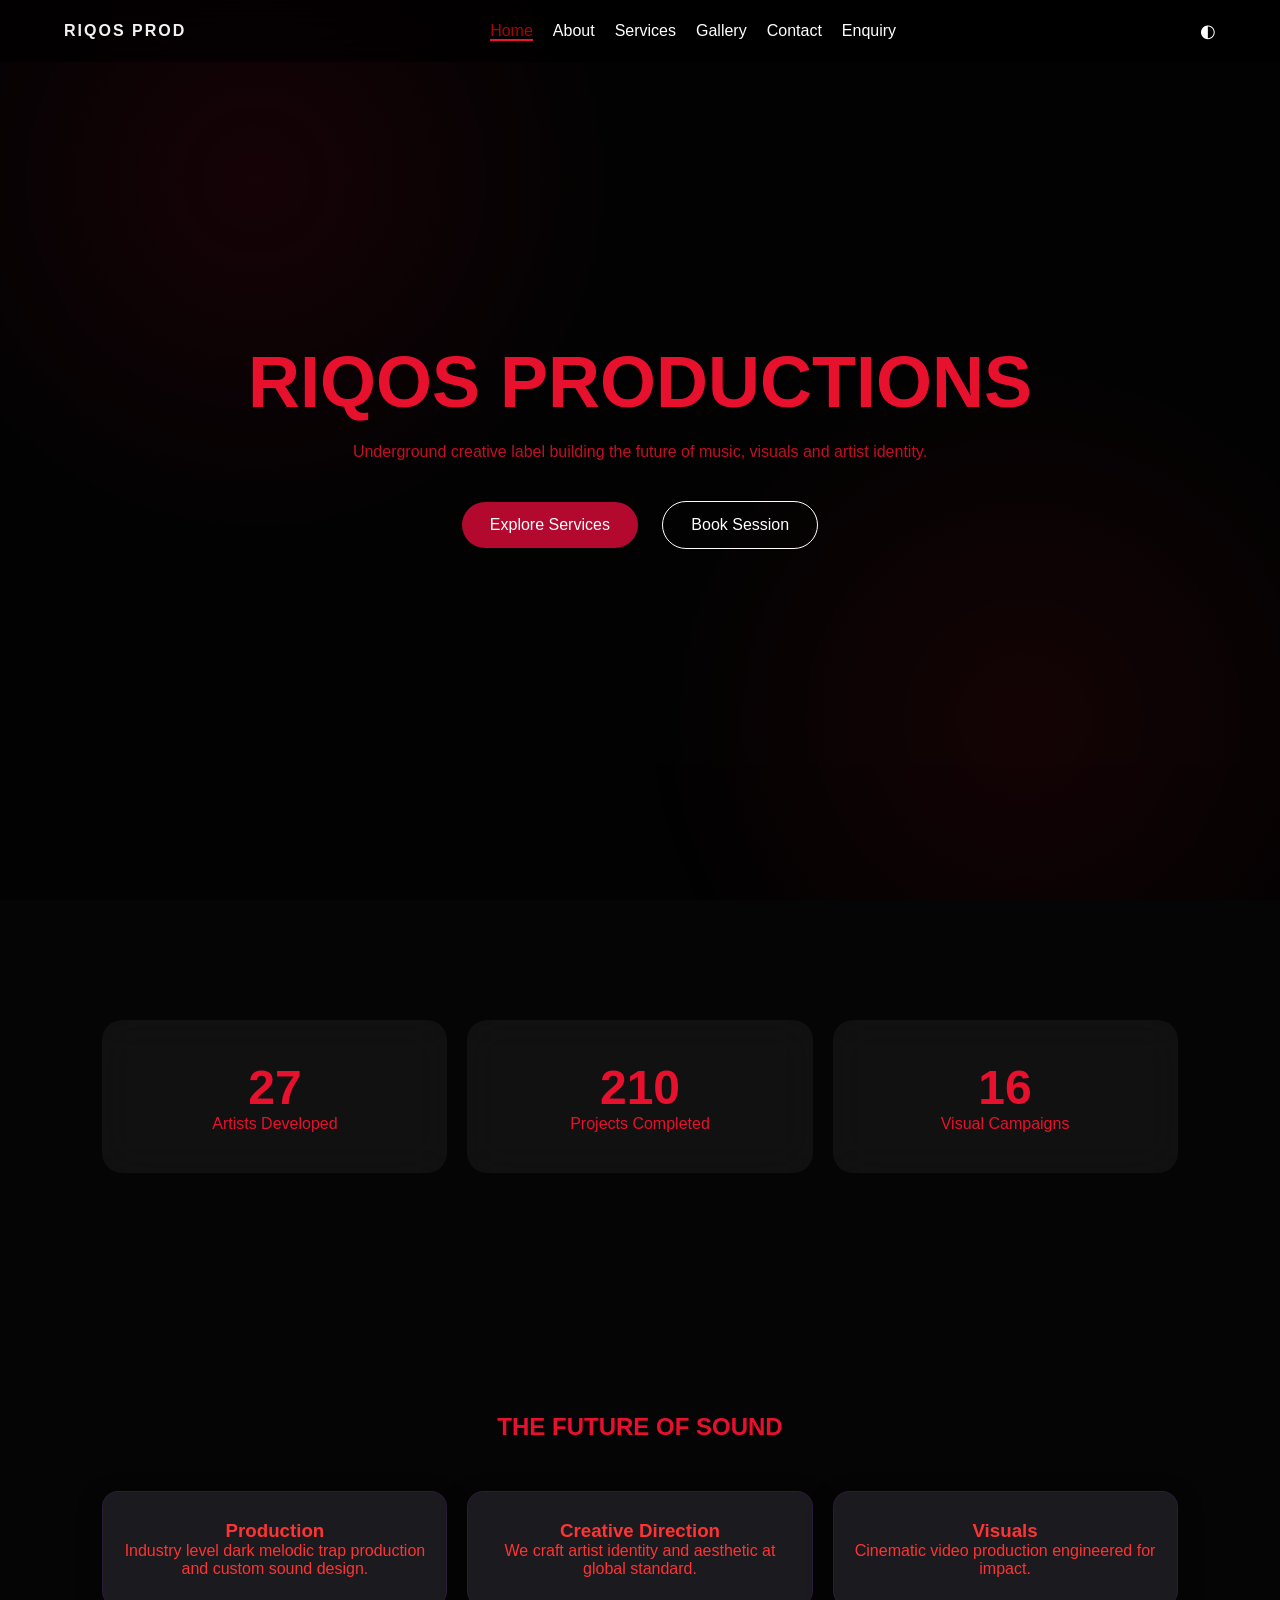
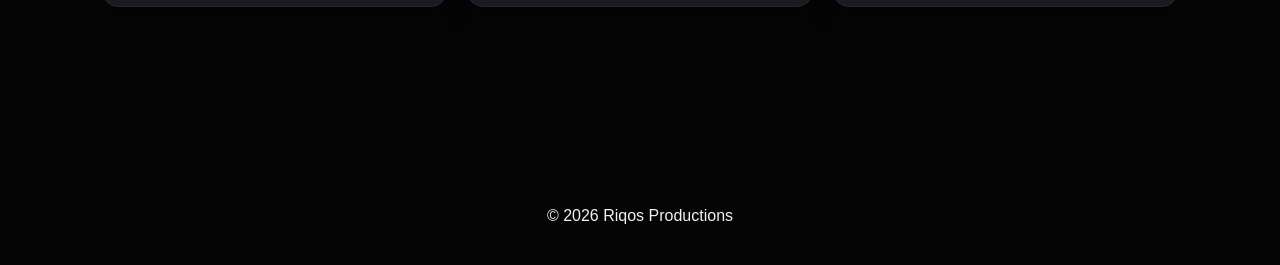
==== commit 87c9b65f: "NEARLY DONE" ====
--- a/index.html
+++ b/index.html
@@ -42,7 +42,7 @@
 <section class="hero">
 
     <video autoplay muted loop playsinline>
-        <source src="Assets/beat prod process.mp4" type="video/mp4">
+        <source src="Assets/beat prod process.mp4" type="video/mp4" disablepictureinpicture controlslist="nodownload noremoteplayback">
     </video>
 
     <div class="overlay"></div>
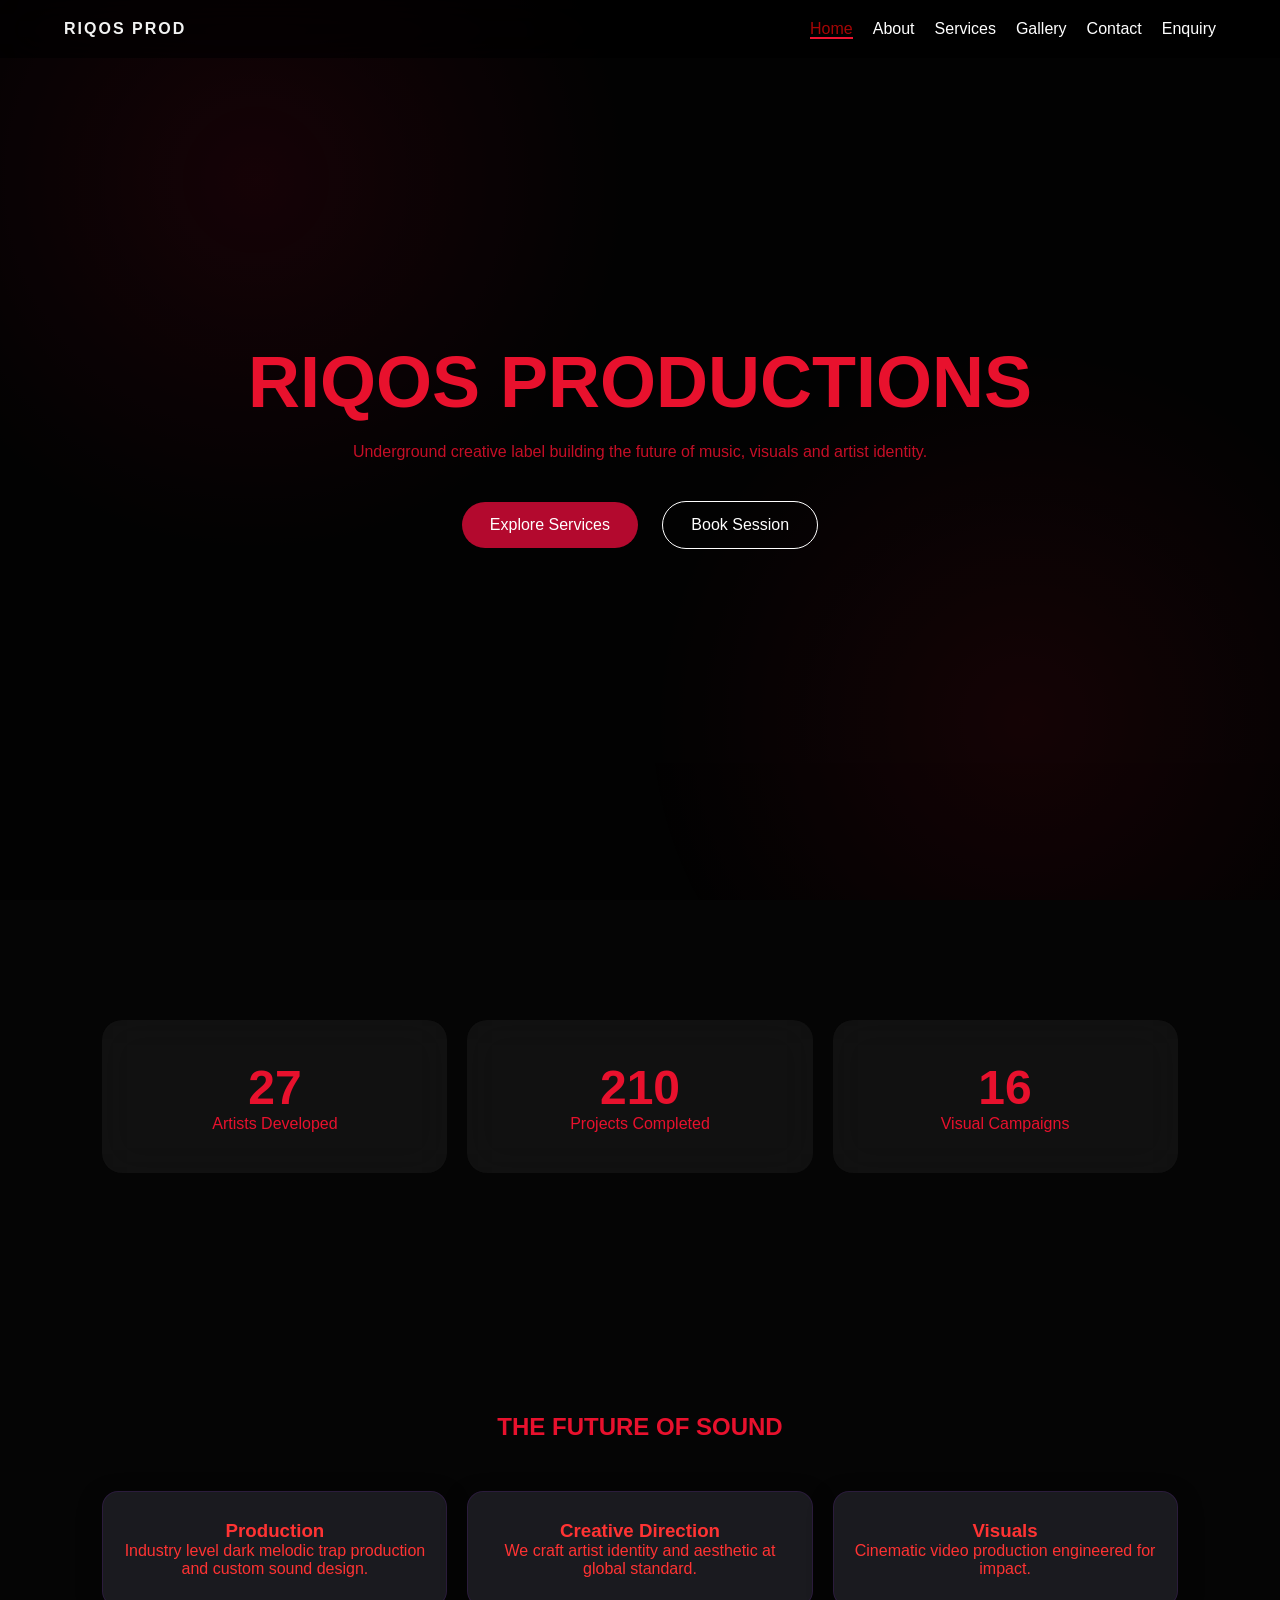
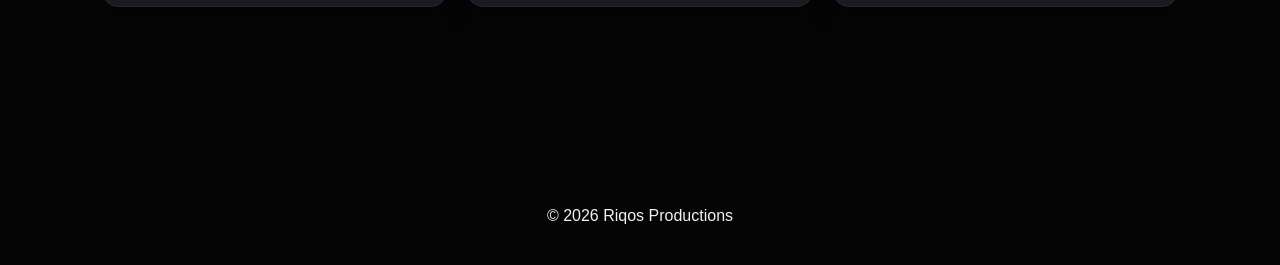
==== commit aa81a665: "YESSIRSKI" ====
--- a/index.html
+++ b/index.html
@@ -35,14 +35,14 @@
         <li><a href="enquiry.html">Enquiry</a></li>
     </ul>
 
-    <button id="themeToggle">◐</button>
+
 </nav>
 
 <!-- HERO -->
 <section class="hero">
 
     <video autoplay muted loop playsinline>
-        <source src="Assets/beat prod process.mp4" type="video/mp4" disablepictureinpicture controlslist="nodownload noremoteplayback">
+        <source src="Assets/beat prod process.mp4" type="video/mp4" />
     </video>
 
     <div class="overlay"></div>
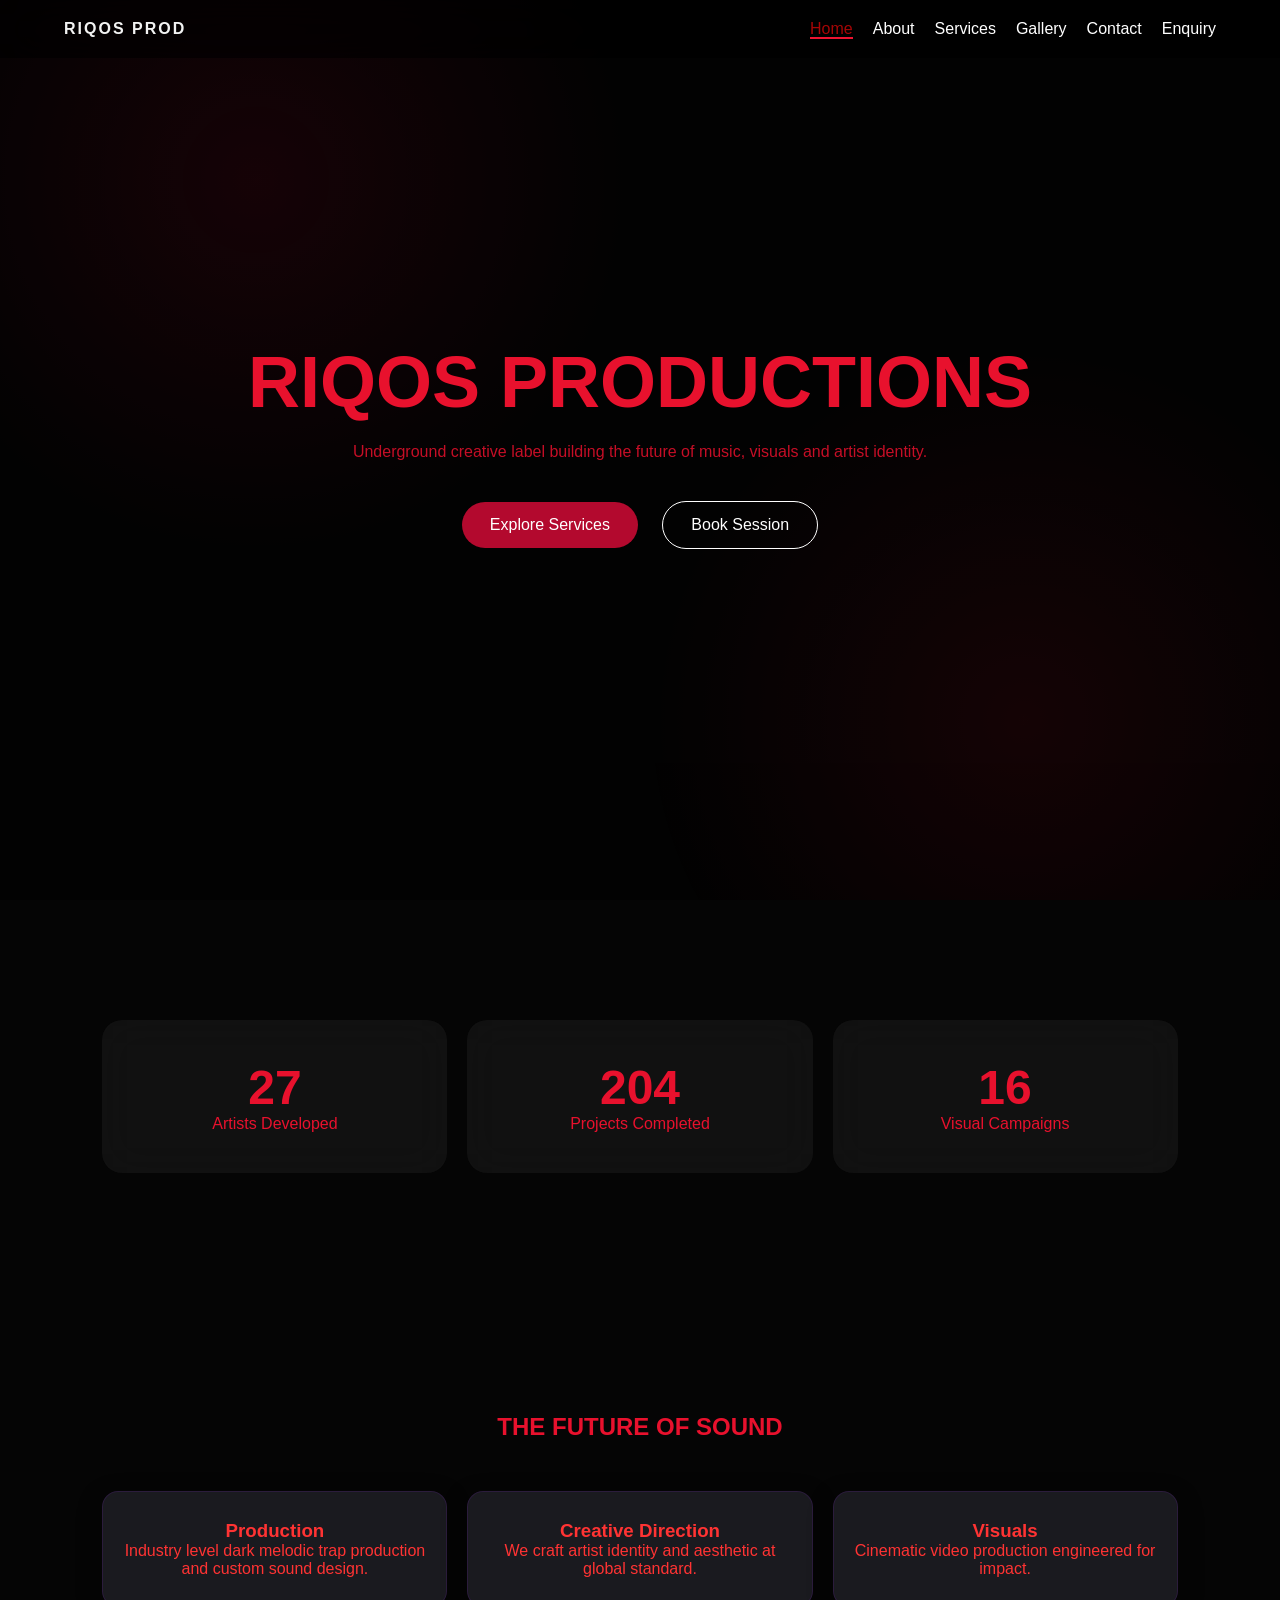
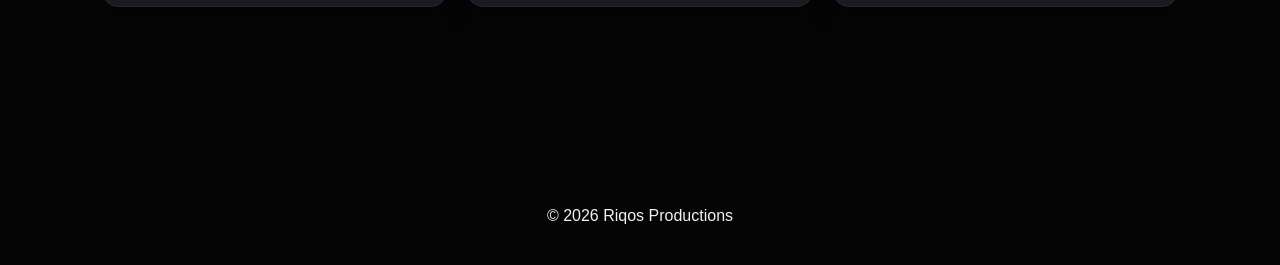
==== commit 5f8da07b: "WE CLEANED UP" ====
--- a/index.html
+++ b/index.html
@@ -42,7 +42,7 @@
 <section class="hero">
 
     <video autoplay muted loop playsinline>
-        <source src="Assets/beat prod process.mp4" type="video/mp4" />
+        <source src="Assets/beat-prod-process.mp4" type="video/mp4" />
     </video>
 
     <div class="overlay"></div>
